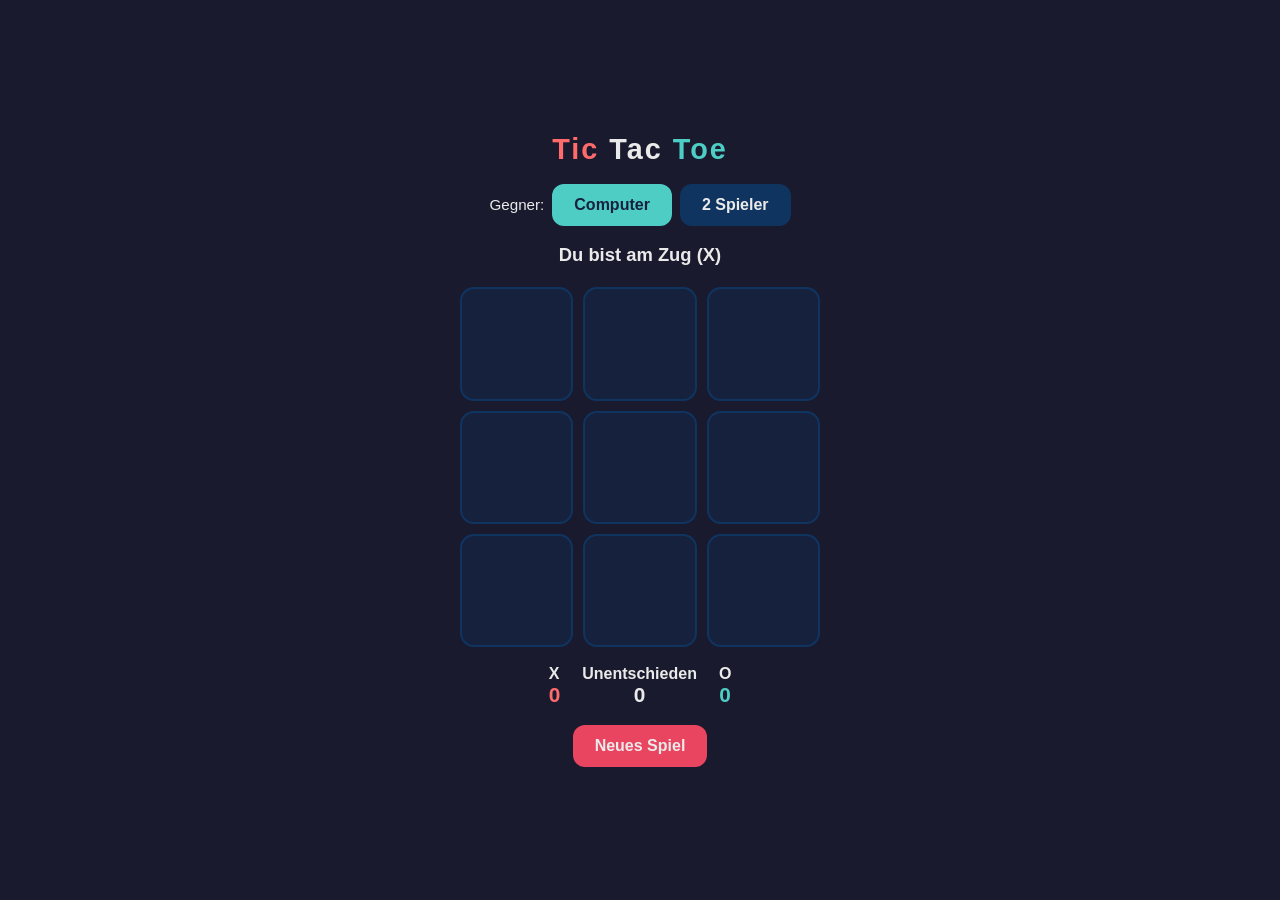
==== tictactoe.html @ 3ae58b9b "Add mobile-friendly Tic Tac Toe game Self-contained HTML file playable in a phone browser. Touch-opt" ====
<!DOCTYPE html>
<html lang="de">
<head>
<meta charset="UTF-8">
<meta name="viewport" content="width=device-width, initial-scale=1.0, maximum-scale=1.0, user-scalable=no">
<meta name="theme-color" content="#1a1a2e">
<title>Tic Tac Toe</title>
<style>
  * { box-sizing: border-box; -webkit-tap-highlight-color: transparent; }
  html, body {
    margin: 0; padding: 0; height: 100%;
    font-family: -apple-system, BlinkMacSystemFont, "Segoe UI", Roboto, sans-serif;
    background: #1a1a2e; color: #eaeaea;
    overscroll-behavior: none;
  }
  body {
    display: flex; flex-direction: column; align-items: center; justify-content: center;
    min-height: 100vh; padding: env(safe-area-inset-top) 16px env(safe-area-inset-bottom);
    gap: 18px; user-select: none;
  }
  h1 { font-size: 1.8rem; margin: 0; letter-spacing: 2px; font-weight: 700; }
  h1 .x { color: #ff6b6b; }
  h1 .o { color: #4ecdc4; }

  .status {
    font-size: 1.15rem; min-height: 1.4em; text-align: center; font-weight: 600;
  }

  .board {
    display: grid;
    grid-template-columns: repeat(3, 1fr);
    gap: 10px;
    width: min(90vw, 360px);
    aspect-ratio: 1 / 1;
  }
  .cell {
    background: #16213e;
    border-radius: 14px;
    display: flex; align-items: center; justify-content: center;
    font-size: clamp(2.5rem, 18vw, 5rem); font-weight: 800;
    cursor: pointer;
    transition: background .15s, transform .08s;
    border: 2px solid #0f3460;
  }
  .cell:active { transform: scale(0.96); }
  .cell.x { color: #ff6b6b; }
  .cell.o { color: #4ecdc4; }
  .cell.win { background: #533483; border-color: #e94560; }

  .controls { display: flex; gap: 12px; flex-wrap: wrap; justify-content: center; }
  button {
    font-family: inherit; font-size: 1rem; font-weight: 600;
    color: #eaeaea; background: #0f3460; border: none;
    padding: 12px 22px; border-radius: 12px; cursor: pointer;
    transition: background .15s, transform .08s;
  }
  button:active { transform: scale(0.95); }
  button.primary { background: #e94560; }
  button.active { background: #4ecdc4; color: #16213e; }

  .mode { display: flex; gap: 8px; align-items: center; font-size: .95rem; }
  .score {
    display: flex; gap: 22px; font-size: 1rem; font-weight: 600;
  }
  .score span b { font-size: 1.3rem; display: block; text-align: center; }
  .score .sx b { color: #ff6b6b; }
  .score .so b { color: #4ecdc4; }
</style>
</head>
<body>
  <h1><span class="x">Tic</span> Tac <span class="o">Toe</span></h1>

  <div class="mode">
    <span>Gegner:</span>
    <button id="modeAI" class="active">Computer</button>
    <button id="mode2P">2 Spieler</button>
  </div>

  <div class="status" id="status">Du bist am Zug (X)</div>

  <div class="board" id="board"></div>

  <div class="score">
    <span class="sx">X<b id="scoreX">0</b></span>
    <span>Unentschieden<b id="scoreD">0</b></span>
    <span class="so">O<b id="scoreO">0</b></span>
  </div>

  <div class="controls">
    <button class="primary" id="restart">Neues Spiel</button>
  </div>

<script>
(function () {
  const boardEl = document.getElementById('board');
  const statusEl = document.getElementById('status');
  const restartBtn = document.getElementById('restart');
  const modeAIBtn = document.getElementById('modeAI');
  const mode2PBtn = document.getElementById('mode2P');
  const scoreXEl = document.getElementById('scoreX');
  const scoreOEl = document.getElementById('scoreO');
  const scoreDEl = document.getElementById('scoreD');

  const HUMAN = 'X', AI = 'O';
  const WINS = [
    [0,1,2],[3,4,5],[6,7,8],
    [0,3,6],[1,4,7],[2,5,8],
    [0,4,8],[2,4,6]
  ];

  let board, current, gameOver, vsAI = true;
  let score = { X: 0, O: 0, D: 0 };

  function init() {
    board = Array(9).fill('');
    current = 'X';
    gameOver = false;
    render();
    setStatus(vsAI ? 'Du bist am Zug (X)' : 'Spieler X ist am Zug');
  }

  function render() {
    boardEl.innerHTML = '';
    board.forEach((val, i) => {
      const cell = document.createElement('div');
      cell.className = 'cell' + (val ? ' ' + val.toLowerCase() : '');
      cell.textContent = val;
      cell.addEventListener('click', () => handleMove(i));
      boardEl.appendChild(cell);
    });
  }

  function setStatus(text) { statusEl.textContent = text; }

  function handleMove(i) {
    if (gameOver || board[i]) return;
    if (vsAI && current !== HUMAN) return;

    board[i] = current;
    if (checkEnd()) return;

    if (vsAI) {
      current = AI;
      setStatus('Computer denkt …');
      render();
      setTimeout(aiMove, 350);
    } else {
      current = current === 'X' ? 'O' : 'X';
      render();
      setStatus('Spieler ' + current + ' ist am Zug');
    }
  }

  function aiMove() {
    if (gameOver) return;
    const best = bestMove();
    board[best] = AI;
    if (checkEnd()) return;
    current = HUMAN;
    render();
    setStatus('Du bist am Zug (X)');
  }

  // Minimax — der Computer ist unschlagbar
  function bestMove() {
    let bestScore = -Infinity, move = -1;
    for (let i = 0; i < 9; i++) {
      if (!board[i]) {
        board[i] = AI;
        const s = minimax(board, 0, false);
        board[i] = '';
        if (s > bestScore) { bestScore = s; move = i; }
      }
    }
    return move;
  }

  function minimax(b, depth, isMax) {
    const w = winner(b);
    if (w === AI) return 10 - depth;
    if (w === HUMAN) return depth - 10;
    if (b.every(c => c)) return 0;

    if (isMax) {
      let best = -Infinity;
      for (let i = 0; i < 9; i++) {
        if (!b[i]) { b[i] = AI; best = Math.max(best, minimax(b, depth+1, false)); b[i] = ''; }
      }
      return best;
    } else {
      let best = Infinity;
      for (let i = 0; i < 9; i++) {
        if (!b[i]) { b[i] = HUMAN; best = Math.min(best, minimax(b, depth+1, true)); b[i] = ''; }
      }
      return best;
    }
  }

  function winner(b) {
    for (const [a, c, d] of WINS) {
      if (b[a] && b[a] === b[c] && b[a] === b[d]) return b[a];
    }
    return null;
  }

  function winningLine(b) {
    for (const line of WINS) {
      const [a, c, d] = line;
      if (b[a] && b[a] === b[c] && b[a] === b[d]) return line;
    }
    return null;
  }

  function checkEnd() {
    const line = winningLine(board);
    if (line) {
      gameOver = true;
      const w = board[line[0]];
      render();
      line.forEach(i => boardEl.children[i].classList.add('win'));
      score[w]++; updateScore();
      if (vsAI) {
        setStatus(w === HUMAN ? 'Du hast gewonnen! 🎉' : 'Computer gewinnt 🤖');
      } else {
        setStatus('Spieler ' + w + ' gewinnt! 🎉');
      }
      return true;
    }
    if (board.every(c => c)) {
      gameOver = true;
      score.D++; updateScore();
      render();
      setStatus('Unentschieden 🤝');
      return true;
    }
    return false;
  }

  function updateScore() {
    scoreXEl.textContent = score.X;
    scoreOEl.textContent = score.O;
    scoreDEl.textContent = score.D;
  }

  function setMode(ai) {
    vsAI = ai;
    modeAIBtn.classList.toggle('active', ai);
    mode2PBtn.classList.toggle('active', !ai);
    score = { X: 0, O: 0, D: 0 };
    updateScore();
    init();
  }

  modeAIBtn.addEventListener('click', () => setMode(true));
  mode2PBtn.addEventListener('click', () => setMode(false));
  restartBtn.addEventListener('click', init);

  init();
})();
</script>
</body>
</html>
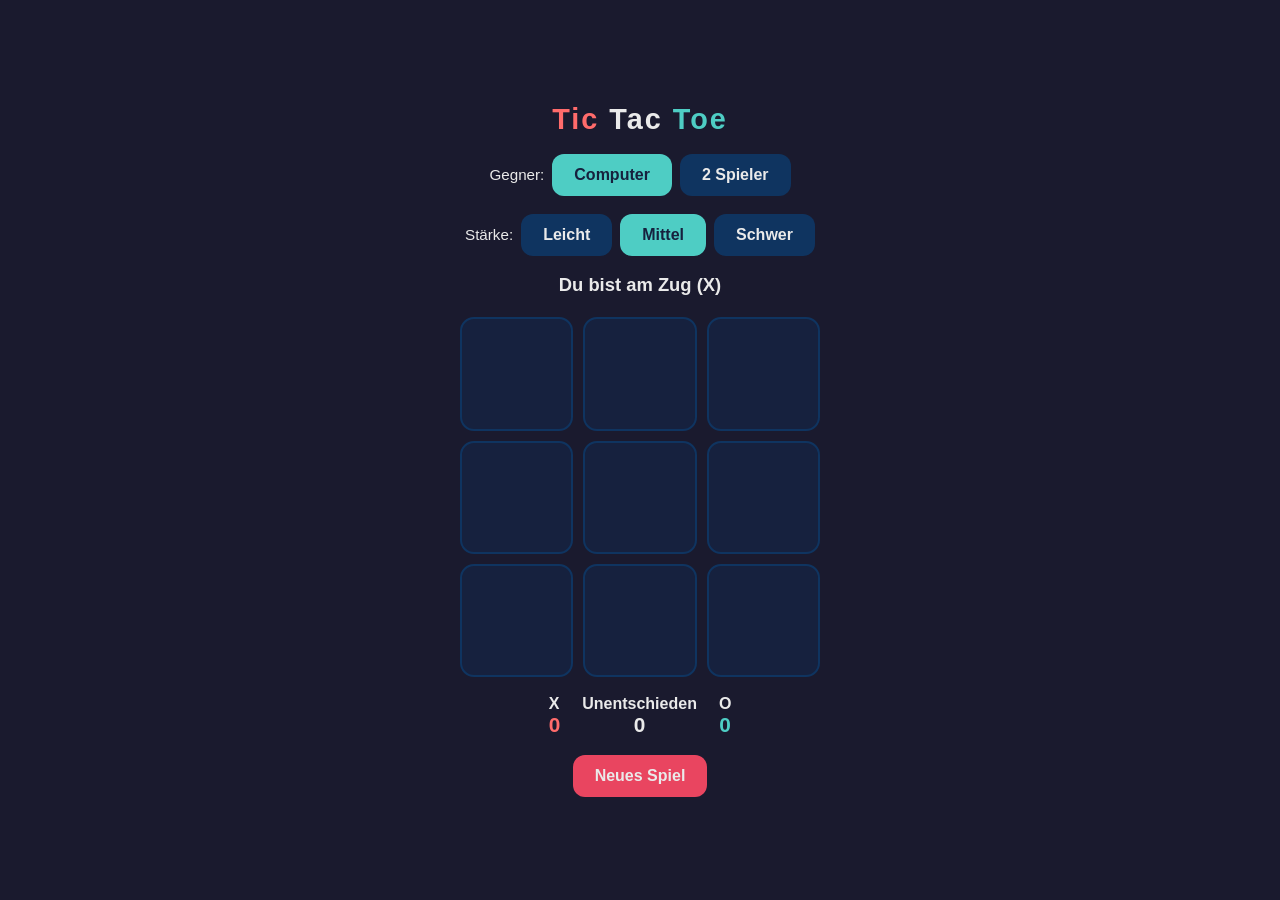
==== commit 7aed087b: "Add difficulty levels to Tic Tac Toe AI Easy (random), Medium (perfect play with occasional mistakes" ====
--- a/tictactoe.html
+++ b/tictactoe.html
@@ -76,6 +76,13 @@
     <button id="mode2P">2 Spieler</button>
   </div>
 
+  <div class="mode" id="diffRow">
+    <span>Stärke:</span>
+    <button id="diffEasy">Leicht</button>
+    <button id="diffMed" class="active">Mittel</button>
+    <button id="diffHard">Schwer</button>
+  </div>
+
   <div class="status" id="status">Du bist am Zug (X)</div>
 
   <div class="board" id="board"></div>
@@ -109,6 +116,7 @@
   ];
 
   let board, current, gameOver, vsAI = true;
+  let difficulty = 'med'; // 'easy' | 'med' | 'hard'
   let score = { X: 0, O: 0, D: 0 };
 
   function init() {
@@ -153,15 +161,35 @@
 
   function aiMove() {
     if (gameOver) return;
-    const best = bestMove();
-    board[best] = AI;
+    const move = chooseMove();
+    board[move] = AI;
     if (checkEnd()) return;
     current = HUMAN;
     render();
     setStatus('Du bist am Zug (X)');
   }
 
-  // Minimax — der Computer ist unschlagbar
+  function emptyCells() {
+    const c = [];
+    for (let i = 0; i < 9; i++) if (!board[i]) c.push(i);
+    return c;
+  }
+
+  function randomMove() {
+    const c = emptyCells();
+    return c[Math.floor(Math.random() * c.length)];
+  }
+
+  // Wähle den Zug je nach Schwierigkeit.
+  // Leicht: immer zufällig. Mittel: meistens perfekt, aber manchmal ein
+  // Fehler (damit man gewinnen kann). Schwer: immer perfekt (unschlagbar).
+  function chooseMove() {
+    if (difficulty === 'easy') return randomMove();
+    if (difficulty === 'med' && Math.random() < 0.45) return randomMove();
+    return bestMove();
+  }
+
+  // Minimax — der perfekte (unschlagbare) Zug
   function bestMove() {
     let bestScore = -Infinity, move = -1;
     for (let i = 0; i < 9; i++) {
@@ -246,13 +274,30 @@
     vsAI = ai;
     modeAIBtn.classList.toggle('active', ai);
     mode2PBtn.classList.toggle('active', !ai);
+    document.getElementById('diffRow').style.display = ai ? '' : 'none';
     score = { X: 0, O: 0, D: 0 };
     updateScore();
     init();
   }
 
+  const diffBtns = {
+    easy: document.getElementById('diffEasy'),
+    med: document.getElementById('diffMed'),
+    hard: document.getElementById('diffHard')
+  };
+  function setDifficulty(level) {
+    difficulty = level;
+    Object.keys(diffBtns).forEach(k => diffBtns[k].classList.toggle('active', k === level));
+    score = { X: 0, O: 0, D: 0 };
+    updateScore();
+    init();
+  }
+
   modeAIBtn.addEventListener('click', () => setMode(true));
   mode2PBtn.addEventListener('click', () => setMode(false));
+  diffBtns.easy.addEventListener('click', () => setDifficulty('easy'));
+  diffBtns.med.addEventListener('click', () => setDifficulty('med'));
+  diffBtns.hard.addEventListener('click', () => setDifficulty('hard'));
   restartBtn.addEventListener('click', init);
 
   init();
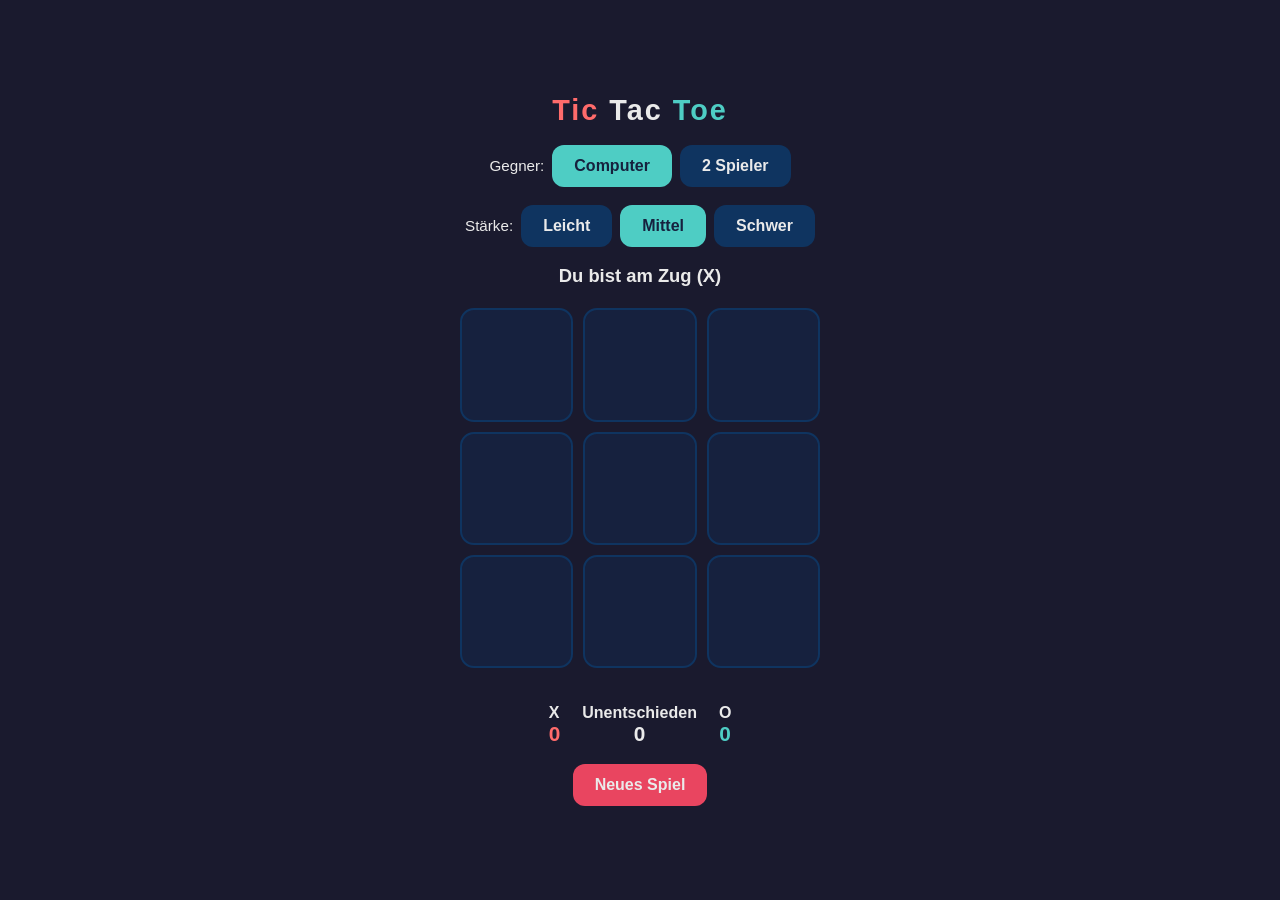
==== commit 9f0eb33d: "Add WarGames easter egg on a draw against the Hard AI After a tie on Hard difficulty, WOPR's famous " ====
--- a/tictactoe.html
+++ b/tictactoe.html
@@ -63,6 +63,19 @@
     display: flex; gap: 22px; font-size: 1rem; font-weight: 600;
   }
   .score span b { font-size: 1.3rem; display: block; text-align: center; }
+
+  .egg {
+    min-height: 0; max-width: min(90vw, 360px); text-align: center;
+    color: #6fe3da; font-family: "Courier New", monospace; font-size: .95rem;
+    line-height: 1.4; letter-spacing: .5px;
+    opacity: 0; transition: opacity .4s; overflow: hidden;
+  }
+  .egg.show { opacity: 1; }
+  .egg .cursor {
+    display: inline-block; width: .55ch; background: #6fe3da;
+    animation: blink 1s steps(1) infinite; margin-left: 1px;
+  }
+  @keyframes blink { 50% { opacity: 0; } }
   .score .sx b { color: #ff6b6b; }
   .score .so b { color: #4ecdc4; }
 </style>
@@ -86,6 +99,8 @@
   <div class="status" id="status">Du bist am Zug (X)</div>
 
   <div class="board" id="board"></div>
+
+  <div class="egg" id="egg"></div>
 
   <div class="score">
     <span class="sx">X<b id="scoreX">0</b></span>
@@ -107,6 +122,7 @@
   const scoreXEl = document.getElementById('scoreX');
   const scoreOEl = document.getElementById('scoreO');
   const scoreDEl = document.getElementById('scoreD');
+  const eggEl = document.getElementById('egg');
 
   const HUMAN = 'X', AI = 'O';
   const WINS = [
@@ -123,6 +139,7 @@
     board = Array(9).fill('');
     current = 'X';
     gameOver = false;
+    hideEgg();
     render();
     setStatus(vsAI ? 'Du bist am Zug (X)' : 'Spieler X ist am Zug');
   }
@@ -139,6 +156,27 @@
   }
 
   function setStatus(text) { statusEl.textContent = text; }
+
+  // WarGames-Easter-Egg: WOPR/Joshua tippt seine Erkenntnis aus.
+  let eggTimer = null;
+  function hideEgg() {
+    if (eggTimer) { clearTimeout(eggTimer); eggTimer = null; }
+    eggEl.classList.remove('show');
+    eggEl.innerHTML = '';
+  }
+  function playEgg() {
+    const text = 'A STRANGE GAME.\nTHE ONLY WINNING MOVE IS NOT TO PLAY.';
+    eggEl.classList.add('show');
+    let i = 0;
+    (function type() {
+      const shown = text.slice(0, i).replace(/\n/g, '<br>');
+      eggEl.innerHTML = shown + '<span class="cursor">&nbsp;</span>';
+      if (i < text.length) {
+        i++;
+        eggTimer = setTimeout(type, 55);
+      }
+    })();
+  }
 
   function handleMove(i) {
     if (gameOver || board[i]) return;
@@ -259,6 +297,7 @@
       score.D++; updateScore();
       render();
       setStatus('Unentschieden 🤝');
+      if (vsAI && difficulty === 'hard') playEgg();
       return true;
     }
     return false;
